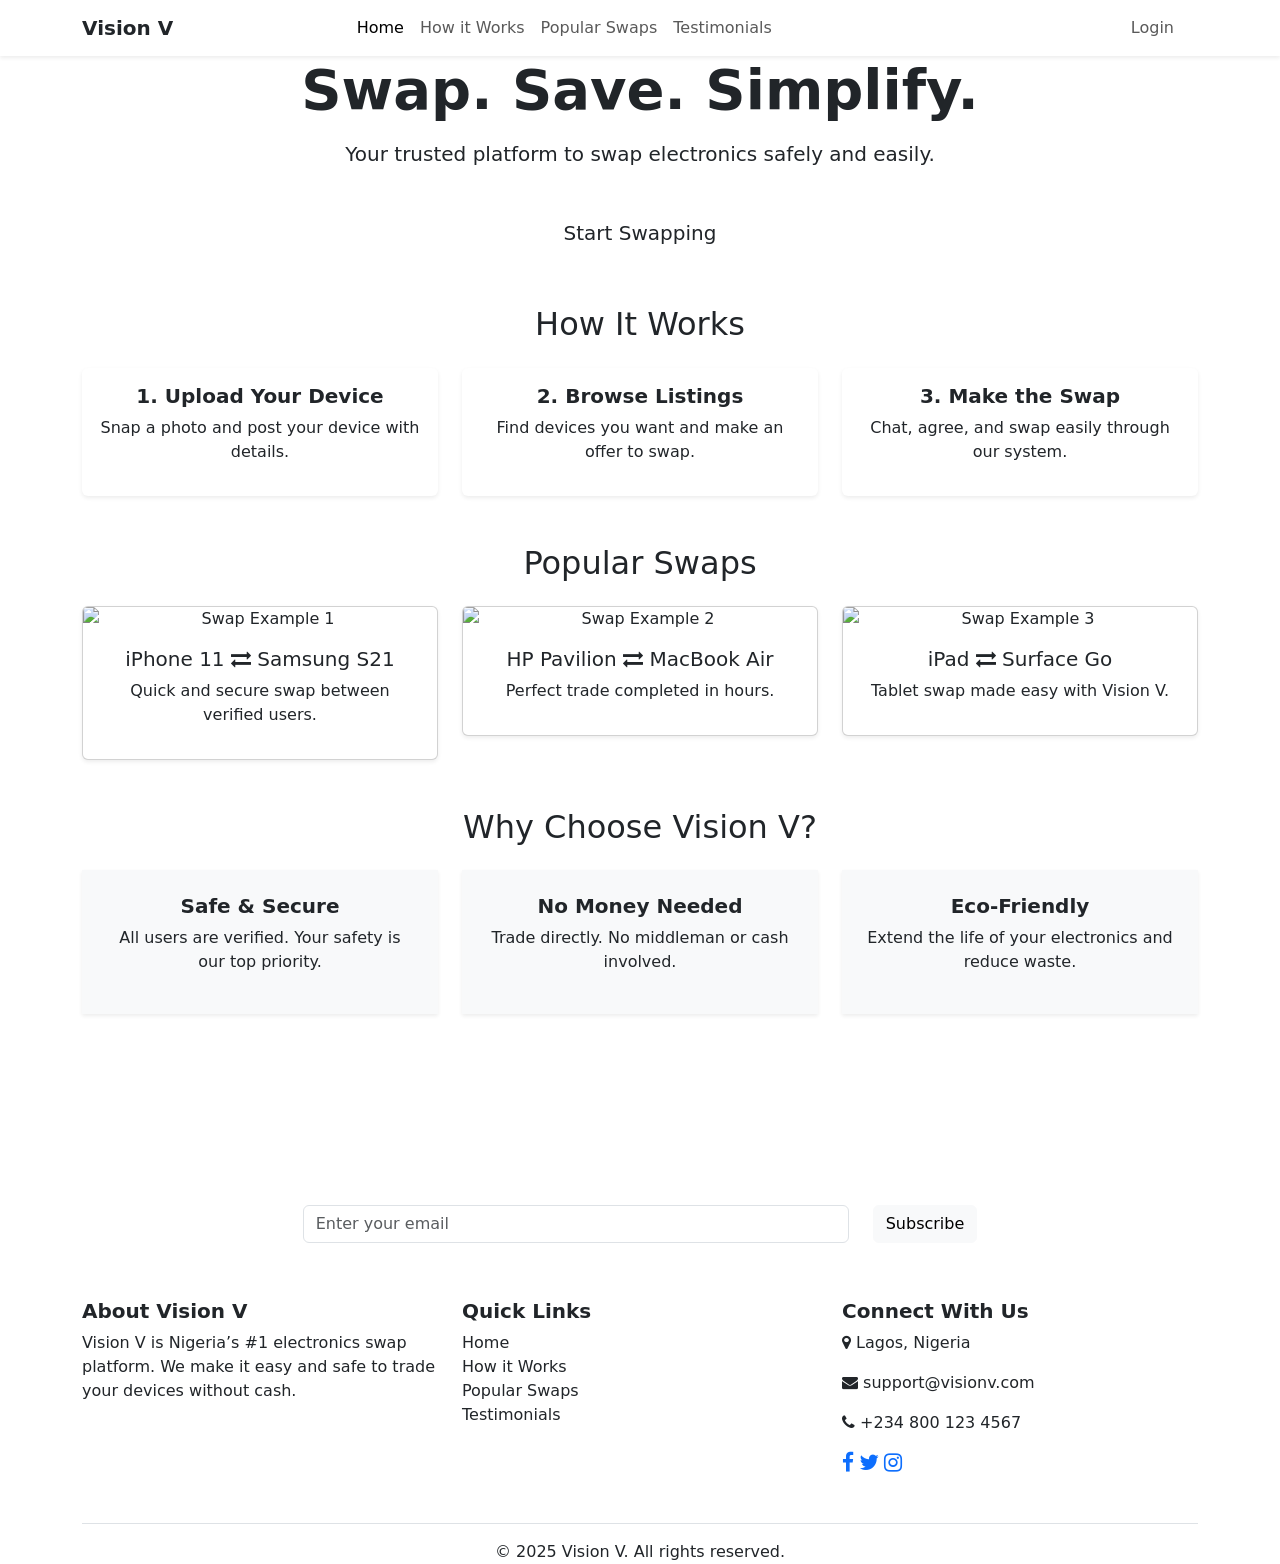
==== index.html @ 4a9614d0 "v1" ====
<!DOCTYPE html>
<html lang="en">
<head>
  <meta charset="UTF-8" />
  <meta name="viewport" content="width=device-width, initial-scale=1" />
  <title>Vision V - Swap Your Electronics</title>
  <link href="https://cdn.jsdelivr.net/npm/bootstrap@5.3.2/dist/css/bootstrap.min.css" rel="stylesheet" />
  <link rel="stylesheet" href="https://maxcdn.bootstrapcdn.com/font-awesome/4.7.0/css/font-awesome.min.css">
  <link rel="stylesheet" href="./style/index.css">
</head>
<body>
  
  <!-- Navbar -->
  <nav class="navbar navbar-expand-lg navbar-light bg-white shadow-sm sticky-top">
    <div class="container">
      <a class="navbar-brand fw-bold" href="#" style="color: var(--primary-color)">Vision V</a>
      
      
      <div class="navbar-collapse d-flex justify-content-between w-100">
        <ul class="navbar-nav navbar-nav-centered d-flex mx-auto">
          <li class="nav-item"><a class="nav-link active" href="index.html">Home</a></li>
          <li class="nav-item"><a class="nav-link" href="how.html">How it Works</a></li>
          <li class="nav-item"><a class="nav-link" href="popular.html">Popular Swaps</a></li>
          <li class="nav-item"><a class="nav-link" href="test.html">Testimonials</a></li>
        </ul>
        
        <ul class="navbar-nav ms-auto">
          <li class="nav-item">
            <a class="nav-link btn btn-accent px-4 py-2 ms-2" href="login.html">Login</a>
          </li>
        </ul>
      </div>
    </div>
  </nav>
  
  <!-- Hero -->
  <section class="hero text-center">
    <div class="container">
      <h1 class="display-4 fw-bold">Swap. Save. Simplify.</h1>
      <p class="lead mt-3">Your trusted platform to swap electronics safely and easily.</p>
      <a href="login.html" class="btn btn-accent btn-lg mt-4">Start Swapping</a>
    </div>
  </section>
  
  <!-- How It Works -->
  <section class="container text-center my-5">
    <h2 class="mb-4 section-heading">How It Works</h2>
    <div class="row g-4">
      <div class="col-md-4">
        <div class="card border-0 h-100 shadow-sm">
          <div class="card-body">
            <h5 class="card-title fw-bold">1. Upload Your Device</h5>
            <p>Snap a photo and post your device with details.</p>
          </div>
        </div>
      </div>
      <div class="col-md-4">
        <div class="card border-0 h-100 shadow-sm">
          <div class="card-body">
            <h5 class="card-title fw-bold">2. Browse Listings</h5>
            <p>Find devices you want and make an offer to swap.</p>
          </div>
        </div>
      </div>
      <div class="col-md-4">
        <div class="card border-0 h-100 shadow-sm">
          <div class="card-body">
            <h5 class="card-title fw-bold">3. Make the Swap</h5>
            <p>Chat, agree, and swap easily through our system.</p>
          </div>
        </div>
      </div>
    </div>
  </section>
  
  <!-- Popular Swaps -->
  <section class="container my-5 text-center">
    <h2 class="mb-4 section-heading">Popular Swaps</h2>
    <div class="row g-4">
      <div class="col-md-4">
        <div class="card shadow-sm">
          <img src="../../images/s22.jpg" class="card-img-top" alt="Swap Example 1" />
          <div class="card-body">
            <h5 class="card-title">iPhone 11 <i class="fa fa-exchange mx-auto"></i> Samsung S21</h5>
            <p>Quick and secure swap between verified users.</p>
          </div>
        </div>
      </div>
      <div class="col-md-4">
        <div class="card shadow-sm">
          <img src="../../images/hppc.jpg" class="card-img-top" alt="Swap Example 2" />
          <div class="card-body">
            <h5 class="card-title">HP Pavilion <i class="fa fa-exchange mx-auto"></i> MacBook Air</h5>
            <p>Perfect trade completed in hours.</p>
          </div>
        </div>
      </div>
      <div class="col-md-4">
        <div class="card shadow-sm">
          <img src="../../images/ipad.jpg" class="card-img-top" alt="Swap Example 3" />
          <div class="card-body">
            <h5 class="card-title">iPad <i class="fa fa-exchange mx-auto"></i> Surface Go</h5>
            <p>Tablet swap made easy with Vision V.</p>
          </div>
        </div>
      </div>
    </div>
  </section>
  
  <!-- Why Choose Vision V -->
  <section class="text-center my-5">
    <div class="container">
      <h2 class="mb-4 section-heading">Why Choose Vision V?</h2>
      <div class="row g-4">
        <div class="col-md-4">
          <div class="p-4 shadow-sm bg-light h-100">
            <h5 class="fw-bold">Safe & Secure</h5>
            <p>All users are verified. Your safety is our top priority.</p>
          </div>
        </div>
        <div class="col-md-4">
          <div class="p-4 shadow-sm bg-light h-100">
            <h5 class="fw-bold">No Money Needed</h5>
            <p>Trade directly. No middleman or cash involved.</p>
          </div>
        </div>
        <div class="col-md-4">
          <div class="p-4 shadow-sm bg-light h-100">
            <h5 class="fw-bold">Eco-Friendly</h5>
            <p>Extend the life of your electronics and reduce waste.</p>
          </div>
        </div>
      </div>
    </div>
  </section>
  
  <!-- Newsletter -->
  <section class="py-5 text-center" style="background-color: var(--primary-color); color: white;">
    <div class="container">
      <h2 class="fw-semibold">Stay in the Loop</h2>
      <p class="mb-4">Subscribe for updates and swap tips.</p>
      <form class="row justify-content-center">
        <div class="col-md-6">
          <input type="email" class="form-control mb-2" placeholder="Enter your email" />
        </div>
        <div class="col-auto">
          <button type="submit" class="btn btn-light">Subscribe</button>
        </div>
      </form>
    </div>
  </section>
  
  <!-- Footer -->
  <footer class="footer">
    <div class="container text-center text-md-start">
      <div class="row">
        <div class="col-md-4 mb-4">
          <h5 class="fw-bold">About Vision V</h5>
          <p>Vision V is Nigeria’s #1 electronics swap platform. We make it easy and safe to trade your devices without cash.</p>
        </div>
        <div class="col-md-4 mb-4">
          <h5 class="fw-bold">Quick Links</h5>
          <ul class="list-unstyled">
            <li class="nav-item"><a class="nav-link active" href="index.html">Home</a></li>
            <li class="nav-item"><a class="nav-link" href="how.html">How it Works</a></li>
            <li class="nav-item"><a class="nav-link" href="popular.html">Popular Swaps</a></li>
            <li class="nav-item"><a class="nav-link" href="test.html">Testimonials</a></li>
          </ul>
        </div>
        <div class="col-md-4 mb-4">
          <h5 class="fw-bold">Connect With Us</h5>
          <p><i class="fa fa-map-marker"></i> Lagos, Nigeria</p>
          <p><i class="fa fa-envelope"></i> support@visionv.com</p>
          <p><i class="fa fa-phone"></i> +234 800 123 4567</p>
          <div>
            <a href="#"><i class="fa fa-facebook fa-lg"></i></a>
            <a href="#"><i class="fa fa-twitter fa-lg"></i></a>
            <a href="#"><i class="fa fa-instagram fa-lg"></i></a>
          </div>
        </div>
      </div>
      <div class="text-center pt-3 border-top mt-4">
        <p class="mb-0">&copy; 2025 Vision V. All rights reserved.</p>
      </div>
    </div>
  </footer>
  

  <script src="https://cdn.jsdelivr.net/npm/bootstrap@5.3.2/dist/js/bootstrap.bundle.min.js"></script>
</body>
</html>
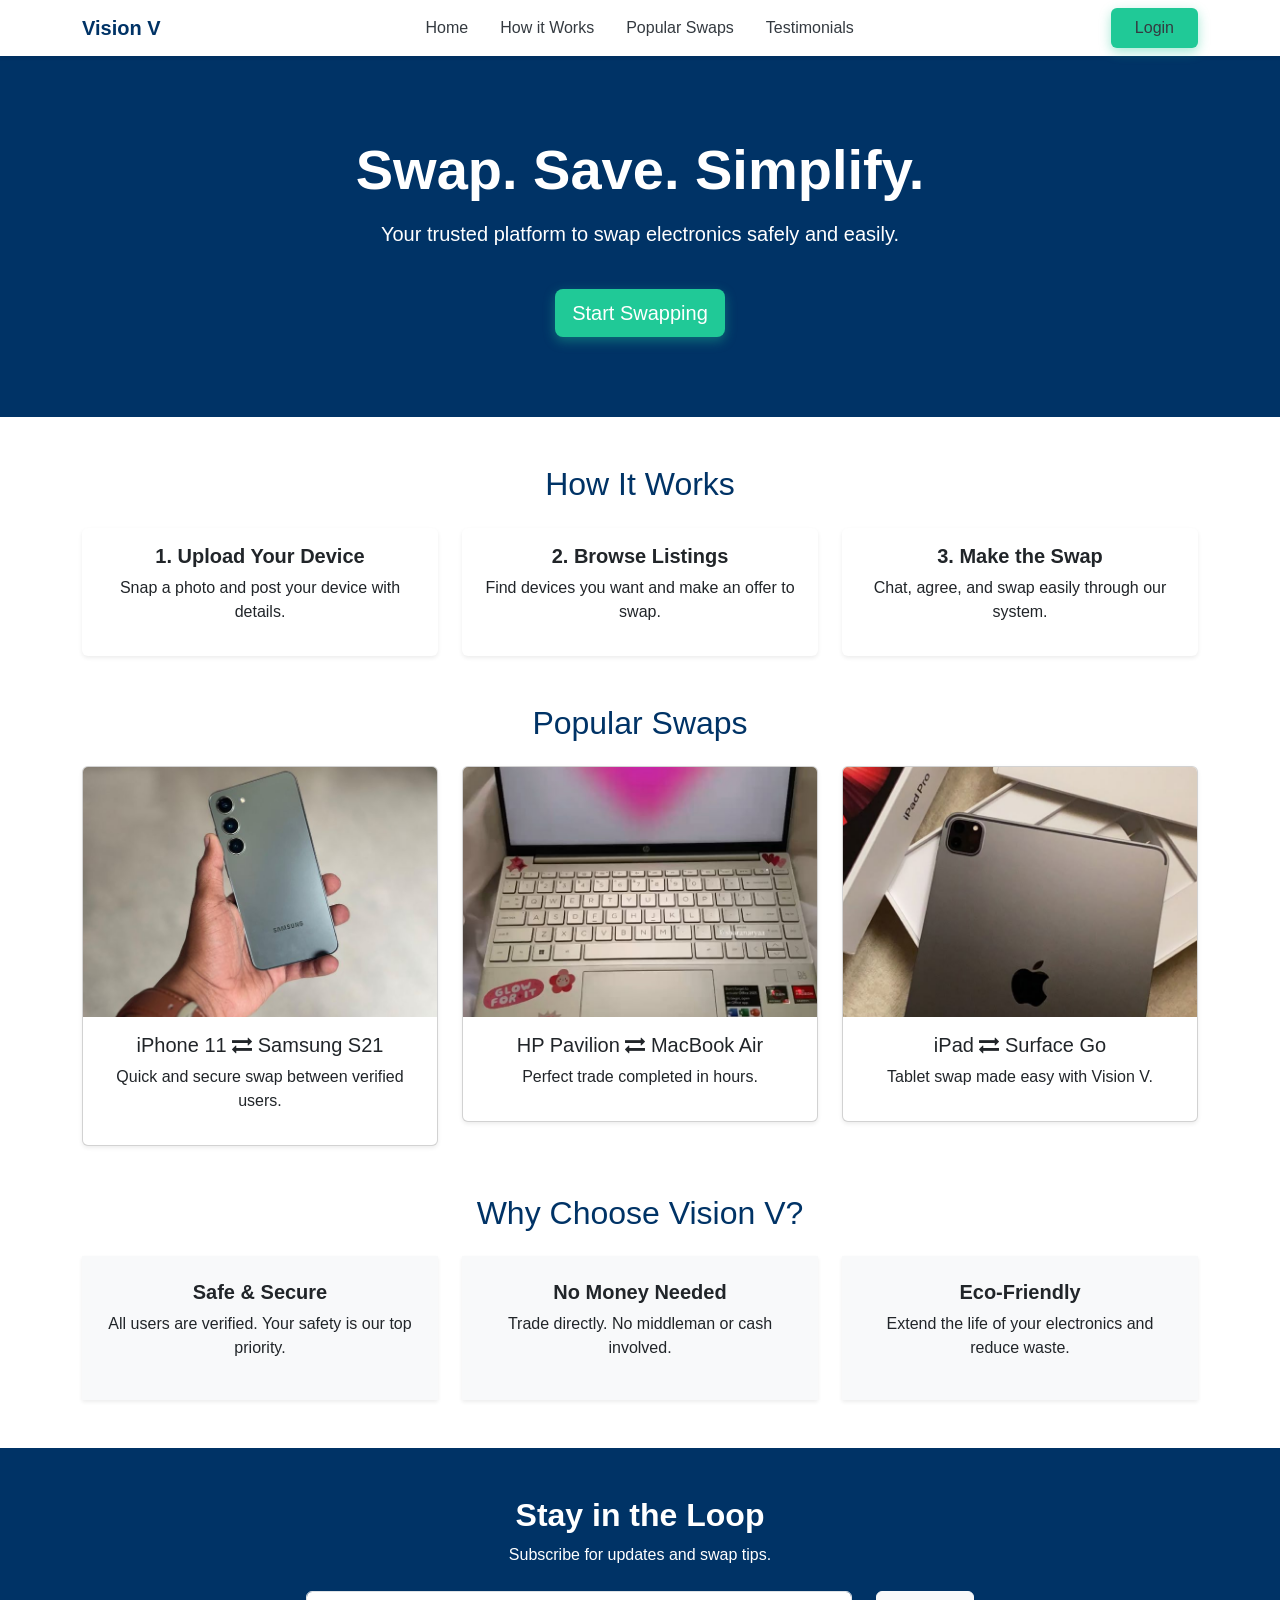
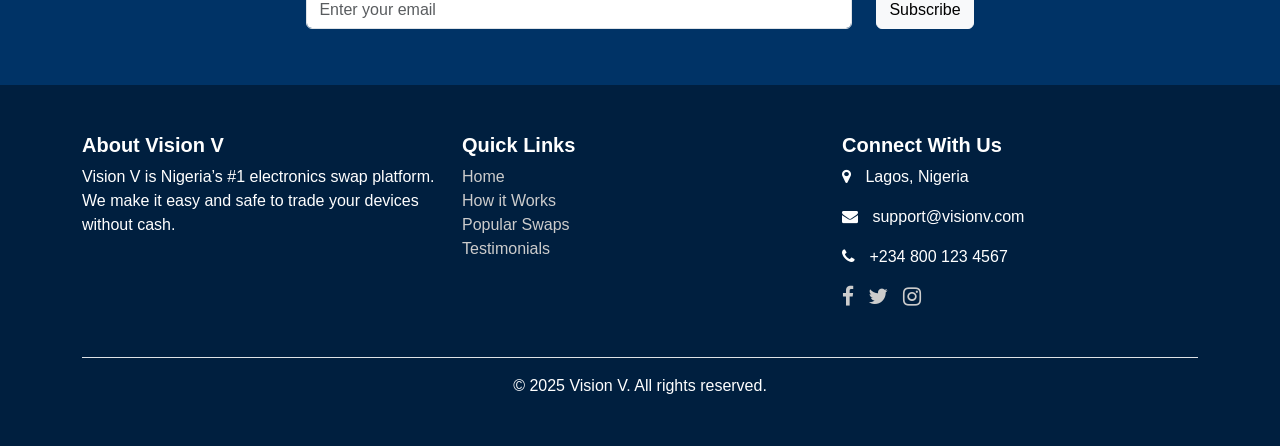
==== commit e583d385: "v3" ====
--- a/index.html
+++ b/index.html
@@ -1,191 +1,253 @@
 <!DOCTYPE html>
 <html lang="en">
-<head>
-  <meta charset="UTF-8" />
-  <meta name="viewport" content="width=device-width, initial-scale=1" />
-  <title>Vision V - Swap Your Electronics</title>
-  <link href="https://cdn.jsdelivr.net/npm/bootstrap@5.3.2/dist/css/bootstrap.min.css" rel="stylesheet" />
-  <link rel="stylesheet" href="https://maxcdn.bootstrapcdn.com/font-awesome/4.7.0/css/font-awesome.min.css">
-  <link rel="stylesheet" href="./style/index.css">
-</head>
-<body>
-  
-  <!-- Navbar -->
-  <nav class="navbar navbar-expand-lg navbar-light bg-white shadow-sm sticky-top">
-    <div class="container">
-      <a class="navbar-brand fw-bold" href="#" style="color: var(--primary-color)">Vision V</a>
-      
-      
-      <div class="navbar-collapse d-flex justify-content-between w-100">
-        <ul class="navbar-nav navbar-nav-centered d-flex mx-auto">
-          <li class="nav-item"><a class="nav-link active" href="index.html">Home</a></li>
-          <li class="nav-item"><a class="nav-link" href="how.html">How it Works</a></li>
-          <li class="nav-item"><a class="nav-link" href="popular.html">Popular Swaps</a></li>
-          <li class="nav-item"><a class="nav-link" href="test.html">Testimonials</a></li>
-        </ul>
-        
-        <ul class="navbar-nav ms-auto">
-          <li class="nav-item">
-            <a class="nav-link btn btn-accent px-4 py-2 ms-2" href="login.html">Login</a>
-          </li>
-        </ul>
-      </div>
-    </div>
-  </nav>
-  
-  <!-- Hero -->
-  <section class="hero text-center">
-    <div class="container">
-      <h1 class="display-4 fw-bold">Swap. Save. Simplify.</h1>
-      <p class="lead mt-3">Your trusted platform to swap electronics safely and easily.</p>
-      <a href="login.html" class="btn btn-accent btn-lg mt-4">Start Swapping</a>
-    </div>
-  </section>
-  
-  <!-- How It Works -->
-  <section class="container text-center my-5">
-    <h2 class="mb-4 section-heading">How It Works</h2>
-    <div class="row g-4">
-      <div class="col-md-4">
-        <div class="card border-0 h-100 shadow-sm">
-          <div class="card-body">
-            <h5 class="card-title fw-bold">1. Upload Your Device</h5>
-            <p>Snap a photo and post your device with details.</p>
-          </div>
-        </div>
-      </div>
-      <div class="col-md-4">
-        <div class="card border-0 h-100 shadow-sm">
-          <div class="card-body">
-            <h5 class="card-title fw-bold">2. Browse Listings</h5>
-            <p>Find devices you want and make an offer to swap.</p>
-          </div>
-        </div>
-      </div>
-      <div class="col-md-4">
-        <div class="card border-0 h-100 shadow-sm">
-          <div class="card-body">
-            <h5 class="card-title fw-bold">3. Make the Swap</h5>
-            <p>Chat, agree, and swap easily through our system.</p>
-          </div>
-        </div>
-      </div>
-    </div>
-  </section>
-  
-  <!-- Popular Swaps -->
-  <section class="container my-5 text-center">
-    <h2 class="mb-4 section-heading">Popular Swaps</h2>
-    <div class="row g-4">
-      <div class="col-md-4">
-        <div class="card shadow-sm">
-          <img src="../../images/s22.jpg" class="card-img-top" alt="Swap Example 1" />
-          <div class="card-body">
-            <h5 class="card-title">iPhone 11 <i class="fa fa-exchange mx-auto"></i> Samsung S21</h5>
-            <p>Quick and secure swap between verified users.</p>
-          </div>
-        </div>
-      </div>
-      <div class="col-md-4">
-        <div class="card shadow-sm">
-          <img src="../../images/hppc.jpg" class="card-img-top" alt="Swap Example 2" />
-          <div class="card-body">
-            <h5 class="card-title">HP Pavilion <i class="fa fa-exchange mx-auto"></i> MacBook Air</h5>
-            <p>Perfect trade completed in hours.</p>
-          </div>
-        </div>
-      </div>
-      <div class="col-md-4">
-        <div class="card shadow-sm">
-          <img src="../../images/ipad.jpg" class="card-img-top" alt="Swap Example 3" />
-          <div class="card-body">
-            <h5 class="card-title">iPad <i class="fa fa-exchange mx-auto"></i> Surface Go</h5>
-            <p>Tablet swap made easy with Vision V.</p>
-          </div>
-        </div>
-      </div>
-    </div>
-  </section>
-  
-  <!-- Why Choose Vision V -->
-  <section class="text-center my-5">
-    <div class="container">
-      <h2 class="mb-4 section-heading">Why Choose Vision V?</h2>
+  <head>
+    <meta charset="UTF-8" />
+    <meta name="viewport" content="width=device-width, initial-scale=1" />
+    <title>Vision V - Swap Your Electronics</title>
+    <link
+      href="https://cdn.jsdelivr.net/npm/bootstrap@5.3.2/dist/css/bootstrap.min.css"
+      rel="stylesheet"
+    />
+    <link
+      rel="stylesheet"
+      href="https://maxcdn.bootstrapcdn.com/font-awesome/4.7.0/css/font-awesome.min.css"
+    />
+    <link rel="stylesheet" href="./style/index.css" />
+  </head>
+  <body>
+    <!-- Navbar -->
+    <nav
+      class="navbar navbar-expand-lg navbar-light bg-white shadow-sm sticky-top"
+    >
+      <div class="container">
+        <a
+          class="navbar-brand fw-bold"
+          href="#"
+          style="color: var(--primary-color)"
+          >Vision V</a
+        >
+
+        <div class="navbar-collapse d-flex justify-content-between w-100">
+          <ul class="navbar-nav navbar-nav-centered d-flex mx-auto">
+            <li class="nav-item">
+              <a class="nav-link active" href="index.html">Home</a>
+            </li>
+            <li class="nav-item">
+              <a class="nav-link" href="how.html">How it Works</a>
+            </li>
+            <li class="nav-item">
+              <a class="nav-link" href="popular.html">Popular Swaps</a>
+            </li>
+            <li class="nav-item">
+              <a class="nav-link" href="test.html">Testimonials</a>
+            </li>
+          </ul>
+
+          <ul class="navbar-nav ms-auto">
+            <li class="nav-item">
+              <a
+                class="nav-link btn btn-accent px-4 py-2 ms-2"
+                href="login.html"
+                >Login</a
+              >
+            </li>
+          </ul>
+        </div>
+      </div>
+    </nav>
+
+    <!-- Hero -->
+    <section class="hero text-center">
+      <div class="container">
+        <h1 class="display-4 fw-bold">Swap. Save. Simplify.</h1>
+        <p class="lead mt-3">
+          Your trusted platform to swap electronics safely and easily.
+        </p>
+        <a href="login.html" class="btn btn-accent btn-lg mt-4"
+          >Start Swapping</a
+        >
+      </div>
+    </section>
+
+    <!-- How It Works -->
+    <section class="container text-center my-5">
+      <h2 class="mb-4 section-heading">How It Works</h2>
       <div class="row g-4">
         <div class="col-md-4">
-          <div class="p-4 shadow-sm bg-light h-100">
-            <h5 class="fw-bold">Safe & Secure</h5>
-            <p>All users are verified. Your safety is our top priority.</p>
-          </div>
-        </div>
-        <div class="col-md-4">
-          <div class="p-4 shadow-sm bg-light h-100">
-            <h5 class="fw-bold">No Money Needed</h5>
-            <p>Trade directly. No middleman or cash involved.</p>
-          </div>
-        </div>
-        <div class="col-md-4">
-          <div class="p-4 shadow-sm bg-light h-100">
-            <h5 class="fw-bold">Eco-Friendly</h5>
-            <p>Extend the life of your electronics and reduce waste.</p>
-          </div>
-        </div>
-      </div>
-    </div>
-  </section>
-  
-  <!-- Newsletter -->
-  <section class="py-5 text-center" style="background-color: var(--primary-color); color: white;">
-    <div class="container">
-      <h2 class="fw-semibold">Stay in the Loop</h2>
-      <p class="mb-4">Subscribe for updates and swap tips.</p>
-      <form class="row justify-content-center">
-        <div class="col-md-6">
-          <input type="email" class="form-control mb-2" placeholder="Enter your email" />
-        </div>
-        <div class="col-auto">
-          <button type="submit" class="btn btn-light">Subscribe</button>
-        </div>
-      </form>
-    </div>
-  </section>
-  
-  <!-- Footer -->
-  <footer class="footer">
-    <div class="container text-center text-md-start">
-      <div class="row">
-        <div class="col-md-4 mb-4">
-          <h5 class="fw-bold">About Vision V</h5>
-          <p>Vision V is Nigeria’s #1 electronics swap platform. We make it easy and safe to trade your devices without cash.</p>
-        </div>
-        <div class="col-md-4 mb-4">
-          <h5 class="fw-bold">Quick Links</h5>
-          <ul class="list-unstyled">
-            <li class="nav-item"><a class="nav-link active" href="index.html">Home</a></li>
-            <li class="nav-item"><a class="nav-link" href="how.html">How it Works</a></li>
-            <li class="nav-item"><a class="nav-link" href="popular.html">Popular Swaps</a></li>
-            <li class="nav-item"><a class="nav-link" href="test.html">Testimonials</a></li>
-          </ul>
-        </div>
-        <div class="col-md-4 mb-4">
-          <h5 class="fw-bold">Connect With Us</h5>
-          <p><i class="fa fa-map-marker"></i> Lagos, Nigeria</p>
-          <p><i class="fa fa-envelope"></i> support@visionv.com</p>
-          <p><i class="fa fa-phone"></i> +234 800 123 4567</p>
-          <div>
-            <a href="#"><i class="fa fa-facebook fa-lg"></i></a>
-            <a href="#"><i class="fa fa-twitter fa-lg"></i></a>
-            <a href="#"><i class="fa fa-instagram fa-lg"></i></a>
-          </div>
-        </div>
-      </div>
-      <div class="text-center pt-3 border-top mt-4">
-        <p class="mb-0">&copy; 2025 Vision V. All rights reserved.</p>
-      </div>
-    </div>
-  </footer>
-  
-
-  <script src="https://cdn.jsdelivr.net/npm/bootstrap@5.3.2/dist/js/bootstrap.bundle.min.js"></script>
-</body>
+          <div class="card border-0 h-100 shadow-sm">
+            <div class="card-body">
+              <h5 class="card-title fw-bold">1. Upload Your Device</h5>
+              <p>Snap a photo and post your device with details.</p>
+            </div>
+          </div>
+        </div>
+        <div class="col-md-4">
+          <div class="card border-0 h-100 shadow-sm">
+            <div class="card-body">
+              <h5 class="card-title fw-bold">2. Browse Listings</h5>
+              <p>Find devices you want and make an offer to swap.</p>
+            </div>
+          </div>
+        </div>
+        <div class="col-md-4">
+          <div class="card border-0 h-100 shadow-sm">
+            <div class="card-body">
+              <h5 class="card-title fw-bold">3. Make the Swap</h5>
+              <p>Chat, agree, and swap easily through our system.</p>
+            </div>
+          </div>
+        </div>
+      </div>
+    </section>
+
+    <!-- Popular Swaps -->
+    <section class="container my-5 text-center">
+      <h2 class="mb-4 section-heading">Popular Swaps</h2>
+      <div class="row g-4">
+        <div class="col-md-4">
+          <div class="card shadow-sm">
+            <img
+              src="./images/s22.jpg"
+              class="card-img-top"
+              alt="Swap Example 1"
+            />
+            <div class="card-body">
+              <h5 class="card-title">
+                iPhone 11 <i class="fa fa-exchange mx-auto"></i> Samsung S21
+              </h5>
+              <p>Quick and secure swap between verified users.</p>
+            </div>
+          </div>
+        </div>
+        <div class="col-md-4">
+          <div class="card shadow-sm">
+            <img
+              src="./images/hppc.jpg"
+              class="card-img-top"
+              alt="Swap Example 2"
+            />
+            <div class="card-body">
+              <h5 class="card-title">
+                HP Pavilion <i class="fa fa-exchange mx-auto"></i> MacBook Air
+              </h5>
+              <p>Perfect trade completed in hours.</p>
+            </div>
+          </div>
+        </div>
+        <div class="col-md-4">
+          <div class="card shadow-sm">
+            <img
+              src="./images/ipad.jpg"
+              class="card-img-top"
+              alt="Swap Example 3"
+            />
+            <div class="card-body">
+              <h5 class="card-title">
+                iPad <i class="fa fa-exchange mx-auto"></i> Surface Go
+              </h5>
+              <p>Tablet swap made easy with Vision V.</p>
+            </div>
+          </div>
+        </div>
+      </div>
+    </section>
+
+    <!-- Why Choose Vision V -->
+    <section class="text-center my-5">
+      <div class="container">
+        <h2 class="mb-4 section-heading">Why Choose Vision V?</h2>
+        <div class="row g-4">
+          <div class="col-md-4">
+            <div class="p-4 shadow-sm bg-light h-100">
+              <h5 class="fw-bold">Safe & Secure</h5>
+              <p>All users are verified. Your safety is our top priority.</p>
+            </div>
+          </div>
+          <div class="col-md-4">
+            <div class="p-4 shadow-sm bg-light h-100">
+              <h5 class="fw-bold">No Money Needed</h5>
+              <p>Trade directly. No middleman or cash involved.</p>
+            </div>
+          </div>
+          <div class="col-md-4">
+            <div class="p-4 shadow-sm bg-light h-100">
+              <h5 class="fw-bold">Eco-Friendly</h5>
+              <p>Extend the life of your electronics and reduce waste.</p>
+            </div>
+          </div>
+        </div>
+      </div>
+    </section>
+
+    <!-- Newsletter -->
+    <section
+      class="py-5 text-center"
+      style="background-color: var(--primary-color); color: white"
+    >
+      <div class="container">
+        <h2 class="fw-semibold">Stay in the Loop</h2>
+        <p class="mb-4">Subscribe for updates and swap tips.</p>
+        <form class="row justify-content-center">
+          <div class="col-md-6">
+            <input
+              type="email"
+              class="form-control mb-2"
+              placeholder="Enter your email"
+            />
+          </div>
+          <div class="col-auto">
+            <button type="submit" class="btn btn-light">Subscribe</button>
+          </div>
+        </form>
+      </div>
+    </section>
+
+    <!-- Footer -->
+    <footer class="footer">
+      <div class="container text-center text-md-start">
+        <div class="row">
+          <div class="col-md-4 mb-4">
+            <h5 class="fw-bold">About Vision V</h5>
+            <p>
+              Vision V is Nigeria’s #1 electronics swap platform. We make it
+              easy and safe to trade your devices without cash.
+            </p>
+          </div>
+          <div class="col-md-4 mb-4">
+            <h5 class="fw-bold">Quick Links</h5>
+            <ul class="list-unstyled">
+              <li class="nav-item">
+                <a class="nav-link active" href="index.html">Home</a>
+              </li>
+              <li class="nav-item">
+                <a class="nav-link" href="how.html">How it Works</a>
+              </li>
+              <li class="nav-item">
+                <a class="nav-link" href="popular.html">Popular Swaps</a>
+              </li>
+              <li class="nav-item">
+                <a class="nav-link" href="test.html">Testimonials</a>
+              </li>
+            </ul>
+          </div>
+          <div class="col-md-4 mb-4">
+            <h5 class="fw-bold">Connect With Us</h5>
+            <p><i class="fa fa-map-marker"></i> Lagos, Nigeria</p>
+            <p><i class="fa fa-envelope"></i> support@visionv.com</p>
+            <p><i class="fa fa-phone"></i> +234 800 123 4567</p>
+            <div>
+              <a href="#"><i class="fa fa-facebook fa-lg"></i></a>
+              <a href="#"><i class="fa fa-twitter fa-lg"></i></a>
+              <a href="#"><i class="fa fa-instagram fa-lg"></i></a>
+            </div>
+          </div>
+        </div>
+        <div class="text-center pt-3 border-top mt-4">
+          <p class="mb-0">&copy; 2025 Vision V. All rights reserved.</p>
+        </div>
+      </div>
+    </footer>
+
+    <script src="https://cdn.jsdelivr.net/npm/bootstrap@5.3.2/dist/js/bootstrap.bundle.min.js"></script>
+  </body>
 </html>
--- a/style/index.css
+++ b/style/index.css
@@ -0,0 +1,143 @@
+:root {
+  --primary-color: #003366;
+  --accent-color: #20c997;
+  --light-gray: #f8f9fa;
+  --dark-text: #343a40;
+}
+
+body {
+  font-family: 'Segoe UI', sans-serif;
+}
+
+.main {
+      margin-left: 240px;
+      padding: 20px;
+    }
+
+.hero {
+  background-color: var(--primary-color);
+  color: white;
+  padding: 80px 20px;
+}
+
+.swap-section,
+.testimonials,
+.faqs {
+  background-color: var(--light-gray);
+  padding: 60px 0;
+}
+
+
+.btn-accent {
+  background-color: var(--accent-color);
+  color: white;
+  box-shadow: 0 4px 12px rgba(32, 201, 151, 0.4);
+  transition: all 0.3s ease-in-out;
+}
+
+.btn-accent:hover,
+.btn-accent:focus {
+  background-color: #17b197;
+  color: white;
+  box-shadow: 0 6px 16px rgba(32, 201, 151, 0.5);
+}
+
+.navbar .nav-item .nav-link {
+  padding: 0.5rem 1rem;
+  font-weight: 500;
+  color: var(--dark-text);
+}
+
+.navbar-nav-centered {
+  flex-grow: 1;
+  justify-content: center;
+}
+
+.section-heading {
+  color: var(--primary-color);
+}
+
+.card-img-top {
+  width: 100%;
+  height: 250px;
+  object-fit: cover;
+}
+
+.sidebar {
+  height: 100vh;
+  background-color: #001f3f;
+  padding-top: 20px;
+  position: fixed;
+  width: 220px;
+  color: #fff;
+}
+
+.sidebar .nav-link {
+  color: #ccc;
+  margin-bottom: 10px;
+}
+
+.sidebar .nav-link.active,
+.sidebar .nav-link:hover {
+  color: #fff;
+  background-color: #004080;
+  border-radius: 5px;
+}
+
+.sidebar {
+  position: fixed;
+  top: 0;
+  left: 0;
+  height: 100vh;
+  width: 220px;
+  background-color: #001f3f;
+  color: white;
+  padding-top: 1rem;
+  z-index: 1000;
+}
+
+.sidebar a {
+  color: white;
+  text-decoration: none;
+  display: block;
+  padding: 12px 20px;
+  transition: 0.3s;
+}
+
+.sidebar a:hover,
+.sidebar a.active {
+  background-color: #003366;
+  border-left: 4px solid #00cc99;
+}
+
+.footer {
+  background-color: #001f3f;
+  color: #fff;
+  padding: 3rem 0;
+}
+
+.footer .fa {
+  margin-right: 10px;
+}
+
+.footer a {
+  color: #ccc;
+  text-decoration: none;
+}
+
+.footer a:hover {
+  color: #fff;
+  text-decoration: underline;
+}
+
+@media (max-width: 768px) {
+  .main {
+        margin-left: 0;
+      }
+
+  .sidebar {
+    position: relative;
+    width: 100%;
+    height: auto;
+  }
+}
